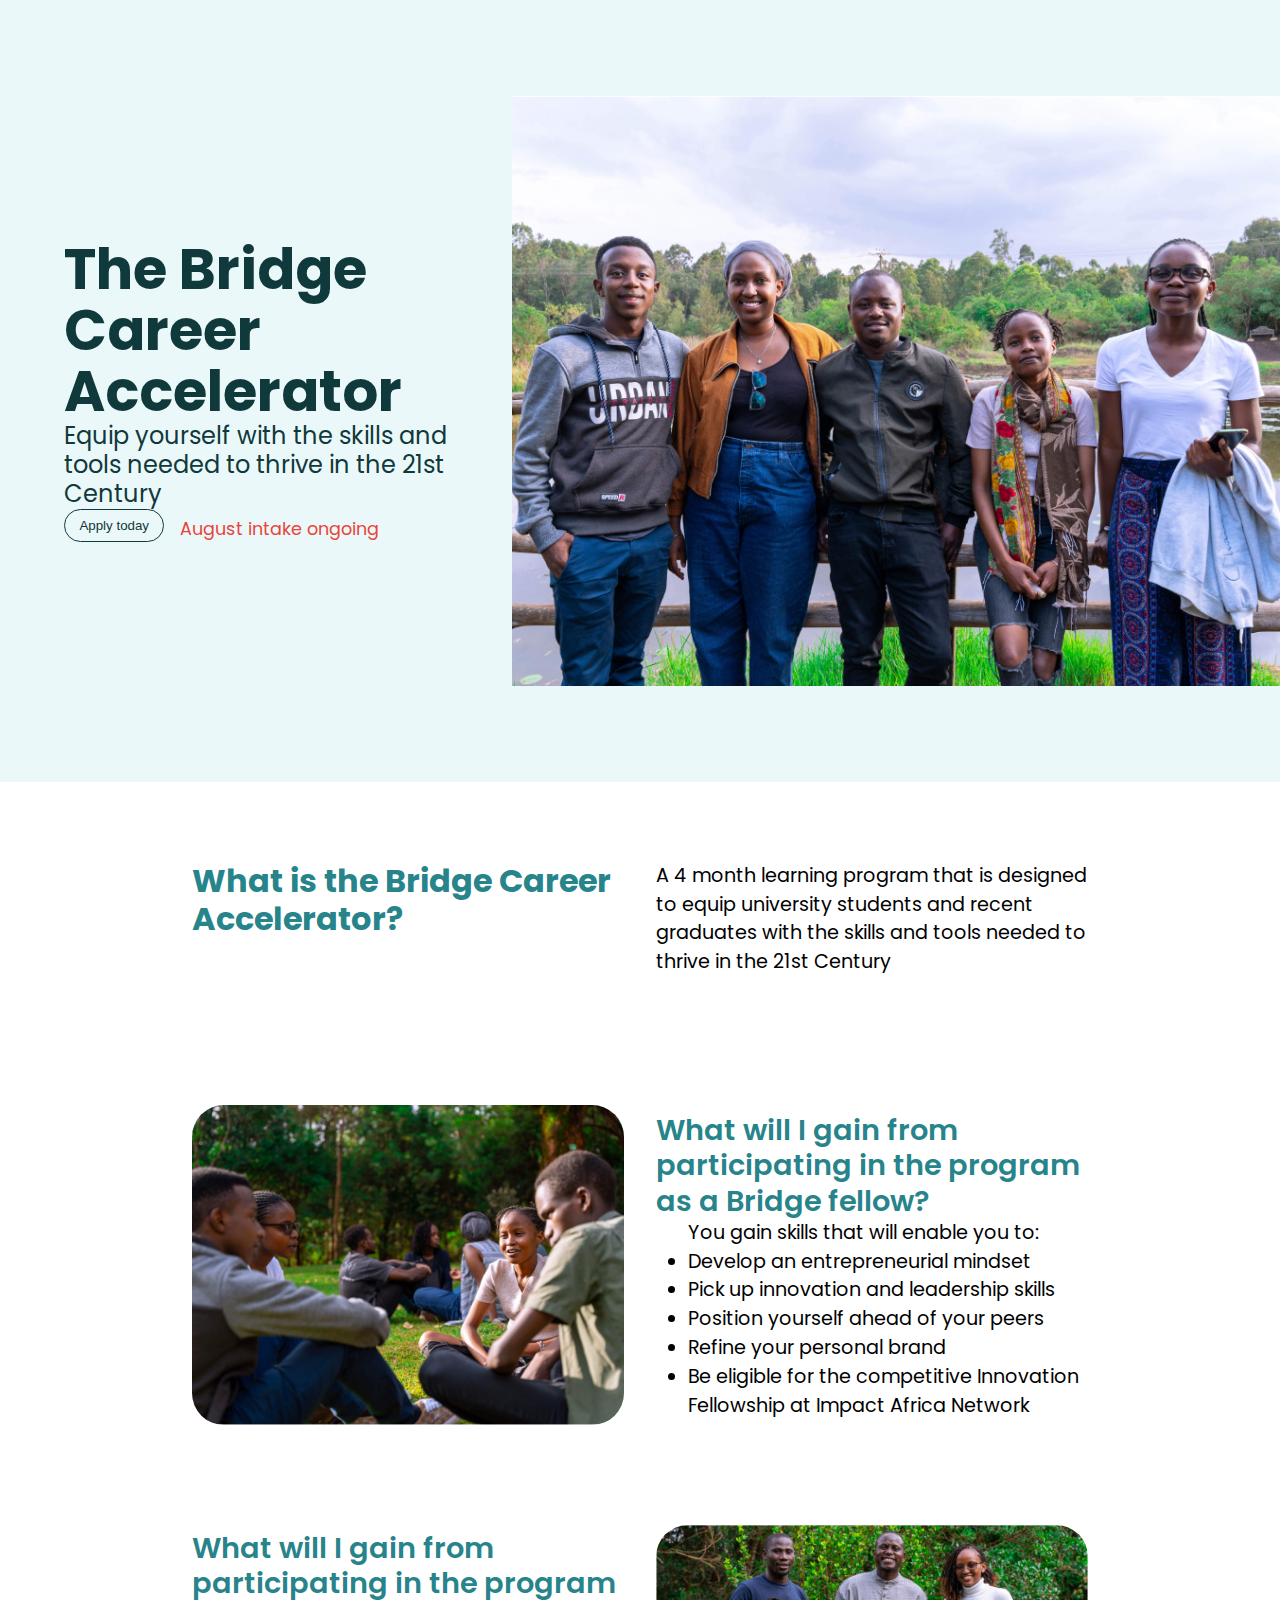
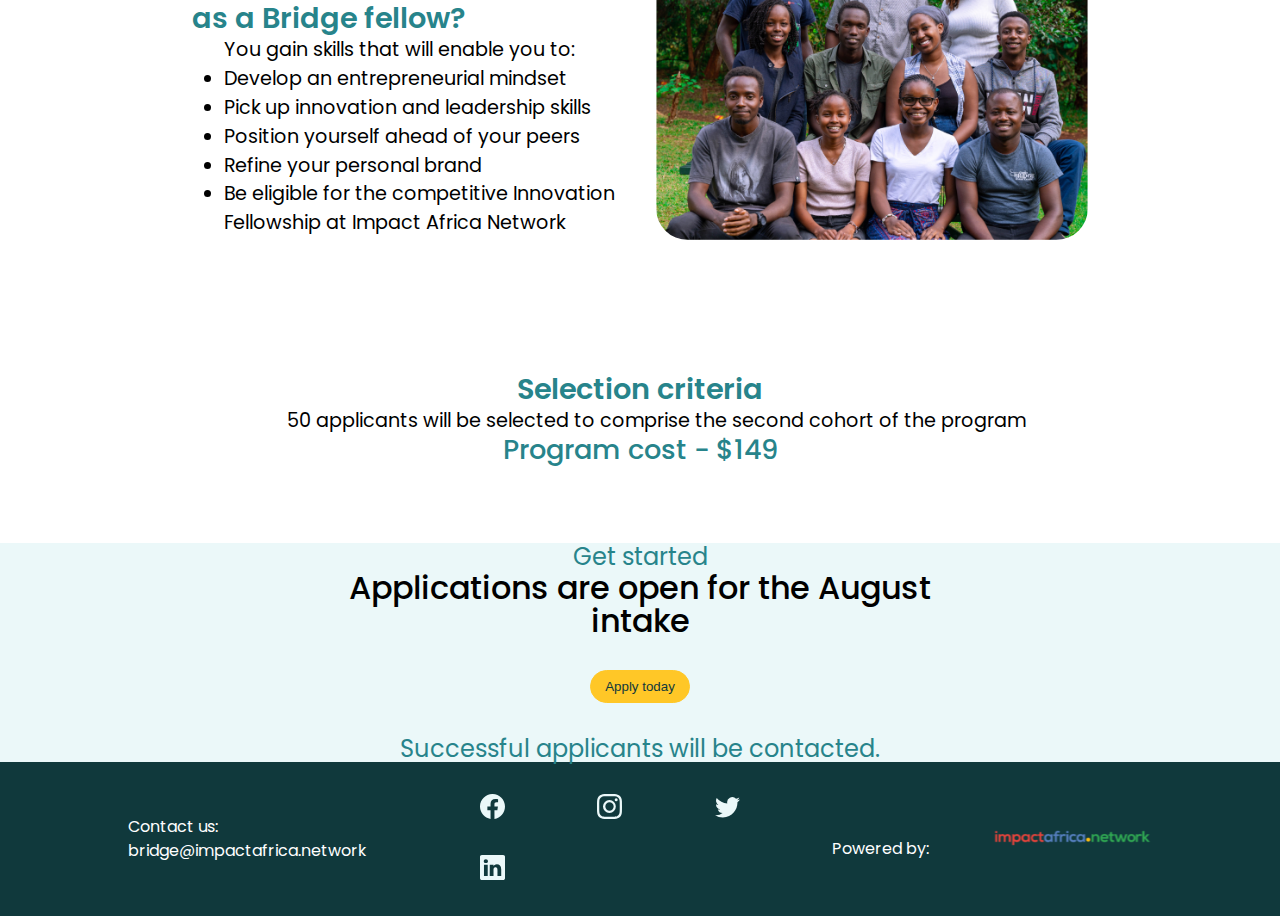
==== index.html @ 844f4186 "first commit for bridge cp" ====
<!DOCTYPE html>
<html lang="en">
<head>
    <meta charset="UTF-8">
    <meta http-equiv="X-UA-Compatible" content="IE=edge">
    <meta name="viewport" content="width=device-width, initial-scale=1.0">
    <!-- Bootstrap css cdn link  -->
    <link href="https://cdn.jsdelivr.net/npm/bootstrap@5.2.0/dist/css/bootstrap.min.css" rel="stylesheet" integrity="sha384-gH2yIJqKdNHPEq0n4Mqa/HGKIhSkIHeL5AyhkYV8i59U5AR6csBvApHHNl/vI1Bx" crossorigin="anonymous">
    <!-- Google fonts Poppins  & Lora -->
    <link rel="preconnect" href="https://fonts.googleapis.com">
    <link rel="preconnect" href="https://fonts.gstatic.com" crossorigin>
    <link href="https://fonts.googleapis.com/css2?family=Poppins:wght@100;200;300;400;500;600;700;800;900&display=swap" rel="stylesheet">
    <link rel="preconnect" href="https://fonts.googleapis.com">
    <link rel="preconnect" href="https://fonts.gstatic.com" crossorigin>
    <link href="https://fonts.googleapis.com/css2?family=Lora&display=swap" rel="stylesheet">
    <!-- Custom css  -->
    <link rel="stylesheet" href="pageTwo.css">

    <title>The Bridge</title>
</head>
<body>
    <!-- nav section  -->
    <nav>
        
    </nav>
    <!-- hero section -->
    <section>
        <div class="herooDiv">
           <div class="herooMessage">
                <h1 class="herooH1">The Bridge Career Accelerator</h1>
                <p class="herooP">Equip yourself with the skills and tools needed to thrive in the 21st Century</p>
                <div class="herooDivv">
                    <div><button class="herooBtn1">Apply today</button></div>
                    <div><p class="herooP1">August intake ongoing</p></div>
                </div>
           </div>
           <div>
                <img class="herooImg1" src="images/side-hero.jpg" alt="bridge-cohort"/>
           </div>
        </div>
    </section>
    <!-- body section  -->
    <section>
        <div class="bodyDiv">
            <div class="bodyDiv1">
                <div>
                    <h2 class="bodyH2">What is the Bridge Career Accelerator?</h2>
                </div>
                <div>
                    <p class="bodyP1">A 4 month learning program that is designed to equip university students and recent graduates with the skills and tools needed to thrive in the 21st Century</p>
                </div>
            </div>
            <div class="bodyDiv2">
                <div><img class="bodyImg1" src="images/karura-picnic.jpg" alt="bridge-karura-picnic"/></div>
                <div>
                    <h3 class="bodyH3">What will I gain from participating in the program as a Bridge fellow?</h3>
                    <p class="bodyP2">You gain skills that will enable you to:</p>
                    <ul>
                        <li class="bodyP2">Develop an entrepreneurial mindset                        </li>
                        <li class="bodyP2">Pick up innovation and leadership skills                        </li>
                        <li class="bodyP2">Position yourself ahead of your peers                        </li>
                        <li class="bodyP2">Refine your personal brand                        </li>
                        <li class="bodyP2">Be eligible for the competitive<spam> Innovation Fellowship </spam>at Impact Africa Network</li>
                    </ul>

                </div>
            </div>
            <div class="bodyDiv3">
                <div>
                    <h3 class="bodyH3">What will I gain from participating in the program as a Bridge fellow?</h3>
                    <p class="bodyP2">You gain skills that will enable you to:</p>
                    <ul>
                        <li class="bodyP2">Develop an entrepreneurial mindset                        </li>
                        <li class="bodyP2">Pick up innovation and leadership skills                        </li>
                        <li class="bodyP2">Position yourself ahead of your peers                        </li>
                        <li class="bodyP2">Refine your personal brand                        </li>
                        <li class="bodyP2">Be eligible for the competitive<spam> Innovation Fellowship </spam>at Impact Africa Network</li>
                    </ul>
                </div>
                <div><img class="bodyImg1" src="images/karura-group.jpg" alt="bridge-karura-picnic"/></div>
            </div>
            <div class="bodyDiv4">
                <h3 class="bodyH3">Selection criteria</h3>
                <p class="bodyP2">50 applicants will be selected to comprise the second cohort of the program</p>
                <p class="bodyP4">Program cost - $149</p>
            </div>
        </div>
    </section>
    <!-- intake section  -->
    <section>
        <div class="intDiv">
            <div class="intDivMessage">
                <p class="intP1">Get started</p>
                <p class="intP2">Applications are open for the August intake</p>
                <button class="intBtn">Apply today</button>
                <p class="intP1">Successful applicants will be contacted.</p>
            </div>
        </div>
    </section>
   
    <!-- footer section  -->
    <footer>
        <div class="footDiv">
            <div class="footWrapper">
                <div>
                    <p class="footP1">Contact us: bridge@impactafrica.network</p>
                </div>
                <div class="footDiv3">
                    <div>
                        <a href="http://" target="_blank" rel="noopener noreferrer">
                            <svg xmlns="http://www.w3.org/2000/svg" width="25" height="25" fill="#EBF8F9" class="bi bi-facebook" viewBox="0 0 16 16">
                                <path d="M16 8.049c0-4.446-3.582-8.05-8-8.05C3.58 0-.002 3.603-.002 8.05c0 4.017 2.926 7.347 6.75 7.951v-5.625h-2.03V8.05H6.75V6.275c0-2.017 1.195-3.131 3.022-3.131.876 0 1.791.157 1.791.157v1.98h-1.009c-.993 0-1.303.621-1.303 1.258v1.51h2.218l-.354 2.326H9.25V16c3.824-.604 6.75-3.934 6.75-7.951z"/>
                              </svg>
                        </a>
                    </div>
                    <div>
                        <a href="http://" target="_blank" rel="noopener noreferrer">
                            <svg xmlns="http://www.w3.org/2000/svg" width="25" height="25" fill="#EBF8F9" class="bi bi-instagram" viewBox="0 0 16 16">
                                <path d="M8 0C5.829 0 5.556.01 4.703.048 3.85.088 3.269.222 2.76.42a3.917 3.917 0 0 0-1.417.923A3.927 3.927 0 0 0 .42 2.76C.222 3.268.087 3.85.048 4.7.01 5.555 0 5.827 0 8.001c0 2.172.01 2.444.048 3.297.04.852.174 1.433.372 1.942.205.526.478.972.923 1.417.444.445.89.719 1.416.923.51.198 1.09.333 1.942.372C5.555 15.99 5.827 16 8 16s2.444-.01 3.298-.048c.851-.04 1.434-.174 1.943-.372a3.916 3.916 0 0 0 1.416-.923c.445-.445.718-.891.923-1.417.197-.509.332-1.09.372-1.942C15.99 10.445 16 10.173 16 8s-.01-2.445-.048-3.299c-.04-.851-.175-1.433-.372-1.941a3.926 3.926 0 0 0-.923-1.417A3.911 3.911 0 0 0 13.24.42c-.51-.198-1.092-.333-1.943-.372C10.443.01 10.172 0 7.998 0h.003zm-.717 1.442h.718c2.136 0 2.389.007 3.232.046.78.035 1.204.166 1.486.275.373.145.64.319.92.599.28.28.453.546.598.92.11.281.24.705.275 1.485.039.843.047 1.096.047 3.231s-.008 2.389-.047 3.232c-.035.78-.166 1.203-.275 1.485a2.47 2.47 0 0 1-.599.919c-.28.28-.546.453-.92.598-.28.11-.704.24-1.485.276-.843.038-1.096.047-3.232.047s-2.39-.009-3.233-.047c-.78-.036-1.203-.166-1.485-.276a2.478 2.478 0 0 1-.92-.598 2.48 2.48 0 0 1-.6-.92c-.109-.281-.24-.705-.275-1.485-.038-.843-.046-1.096-.046-3.233 0-2.136.008-2.388.046-3.231.036-.78.166-1.204.276-1.486.145-.373.319-.64.599-.92.28-.28.546-.453.92-.598.282-.11.705-.24 1.485-.276.738-.034 1.024-.044 2.515-.045v.002zm4.988 1.328a.96.96 0 1 0 0 1.92.96.96 0 0 0 0-1.92zm-4.27 1.122a4.109 4.109 0 1 0 0 8.217 4.109 4.109 0 0 0 0-8.217zm0 1.441a2.667 2.667 0 1 1 0 5.334 2.667 2.667 0 0 1 0-5.334z"/>
                              </svg>
                        </a>
                    </div>
                    <div>
                        <a href="http://" target="_blank" rel="noopener noreferrer">
                            <svg xmlns="http://www.w3.org/2000/svg" width="25" height="25" fill="#EBF8F9" class="bi bi-twitter" viewBox="0 0 16 16">
                                <path d="M5.026 15c6.038 0 9.341-5.003 9.341-9.334 0-.14 0-.282-.006-.422A6.685 6.685 0 0 0 16 3.542a6.658 6.658 0 0 1-1.889.518 3.301 3.301 0 0 0 1.447-1.817 6.533 6.533 0 0 1-2.087.793A3.286 3.286 0 0 0 7.875 6.03a9.325 9.325 0 0 1-6.767-3.429 3.289 3.289 0 0 0 1.018 4.382A3.323 3.323 0 0 1 .64 6.575v.045a3.288 3.288 0 0 0 2.632 3.218 3.203 3.203 0 0 1-.865.115 3.23 3.23 0 0 1-.614-.057 3.283 3.283 0 0 0 3.067 2.277A6.588 6.588 0 0 1 .78 13.58a6.32 6.32 0 0 1-.78-.045A9.344 9.344 0 0 0 5.026 15z"/>
                              </svg>  
                        </a>
                    </div>
                    <div>
                        <a href="http://" target="_blank" rel="noopener noreferrer">
                            <svg xmlns="http://www.w3.org/2000/svg" width="25" height="25" fill="#EBF8F9" class="bi bi-linkedin" viewBox="0 0 16 16">
                                <path d="M0 1.146C0 .513.526 0 1.175 0h13.65C15.474 0 16 .513 16 1.146v13.708c0 .633-.526 1.146-1.175 1.146H1.175C.526 16 0 15.487 0 14.854V1.146zm4.943 12.248V6.169H2.542v7.225h2.401zm-1.2-8.212c.837 0 1.358-.554 1.358-1.248-.015-.709-.52-1.248-1.342-1.248-.822 0-1.359.54-1.359 1.248 0 .694.521 1.248 1.327 1.248h.016zm4.908 8.212V9.359c0-.216.016-.432.08-.586.173-.431.568-.878 1.232-.878.869 0 1.216.662 1.216 1.634v3.865h2.401V9.25c0-2.22-1.184-3.252-2.764-3.252-1.274 0-1.845.7-2.165 1.193v.025h-.016a5.54 5.54 0 0 1 .016-.025V6.169h-2.4c.03.678 0 7.225 0 7.225h2.4z"/>
                              </svg>  
                        </a>
                    </div>
                </div>
                <div class="footDiv4">
                    <div class="ftD1">
                        <p class="footP2">Powered by:</p>
                    </div>
                    <div class="ftD2">
                        <img class="footImg2" src="images/ian-logo.svg" alt="imapct-africa-network-logo"/>
                    </div>
                </div>
            </div>
        </div>
    </footer>

    <!-- Bootstrp js cdn link  -->
    <script src="https://cdn.jsdelivr.net/npm/bootstrap@5.2.0/dist/js/bootstrap.bundle.min.js" integrity="sha384-A3rJD856KowSb7dwlZdYEkO39Gagi7vIsF0jrRAoQmDKKtQBHUuLZ9AsSv4jD4Xa" crossorigin="anonymous"></script>
</body>
</html>
---- pageTwo.css ----
*{
    padding: 0;
    margin: 0;
    box-sizing: border-box;
}
:root{
    --color1:#10393C;
    --color2:#FFC727;
    --color3:#EBF8F9;
    --color4:#fff;
    --color5:#000;
    --color6:#27848B ;
    --color7:#E9443C;
}
a{
    text-decoration: none;
    color: var(--color4);
}
img{
    height: 100%;
    width: 100%;
    object-fit: contain;
}
.herooDiv{
    display: grid;
    grid-template-columns: 1fr 1.5fr;
    background: var(--color3);
}
.herooMessage{
    display: grid;
    place-items: start;
    padding: 15rem 4rem;
}
.herooH1{
    font:700 3.5rem/3.8rem Poppins, sans-serif;
    color: var(--color1);
}
.herooP{
    font: 400 1.5rem/1.8rem Poppins,sans-serif;
    color: var(--color1);
}
.herooDivv{
    display: grid;
    grid-template-columns: 1fr 2fr;
    gap: 1rem;
    justify-content: center;
    align-items: center;
}
.herooImg1{
    height: 100%;
    width: 100%;
    object-fit: contain;
}
.herooP1{
    font: 400 1.1rem/1.2rem Poppins,sans-serif;
    color: var(--color7);
    margin: .5rem 0 0 0;
}
.herooBtn1{
    background: transparent;
    padding: .5rem .9rem;
    border-radius: 2rem;
    border: 1px solid var(--color1);
    color: var(--color1);
}
.herooBtn1:hover{
    cursor: pointer;
    background: var(--color6);
    color: var(--color5);
    /* font-weight: 500; */
    color: var(--color4);
    transition: 400ms ease-in-out;
}
/* body section  */
.bodyDiv{
    display: grid;
    grid-template-columns: minmax(auto,70%);
    justify-content: center;
    background: var(--color4);
}
.bodyDiv1{
    display: grid;
    grid-template-columns:repeat(auto-fit,minmax(10rem, 1fr));
    gap: 2rem;
    margin: 5rem 0;
}
.bodyH2{
    font: 700 2rem/2.4rem Poppins, sans-serif;
    color: var(--color6);
}
.bodyP1{
    font: 400 1.2rem/1.8rem Poppins, sans-serif;
    color: var(--color5);
}
.bodyDiv2{
    display: grid;
    grid-template-columns:repeat(auto-fit,minmax(10rem, 1fr));
    justify-content: center;
    align-items: center;
    gap: 2rem;
    margin: 3rem 0;
}
.bodyImg1{
    border-radius: 2rem;
}
.bodyH3{
    font: 600 1.8rem/2.2rem Poppins, sans-serif;
    color: var(--color6);
}
.bodyP2{
    font: 400 1.2rem/1.8rem Poppins, sans-serif;
    color: var(--color5);
    margin-left: 2rem;
}
.bodyDiv3{
    display: grid;
    grid-template-columns:repeat(auto-fit,minmax(10rem, 1fr));
    justify-content: center;
    align-items: center;
    gap: 2rem;
    margin: 3rem 0;
}
.bodyDiv4{
    display: grid;
    place-items: center;
    text-align: center;
    margin: 5rem 0 5rem;
}
.bodyP4{
    font:500 1.7rem/1.7rem Poppins,sans-serif;
    color: var(--color6);
}
/* intake section  */
.intDiv{
    display: grid;
    grid-template-columns: minmax(auto,50%);
    justify-content: center;
    background: var(--color3);
}
.intDivMessage{
    display: grid;
    place-items: center;
    text-align: center;
}
.intP1{
    font: 400 1.5rem/1.7rem Poppins, sans-serif;
    color: var(--color6);
}
.intP2{
    font: 500 2rem/2.1rem Poppins, sans-serif;
    color: var(--color5);
}
.intBtn{
    background: var(--color2);
    padding: .5rem .9rem;
    border-radius: 2rem;
    border: 1px solid var(--color2);
    color: var(--color1);
    margin: 2rem 0 2rem 0
}
.intBtn:hover{
    cursor: pointer;
    background: var(--color6);
    color: var(--color5);
    font-weight: 500;
    transition: 400ms ease-in-out;
}
/* footer section  */
.footDiv{
    display: grid;
    grid-template-columns: minmax(auto,80%);
    justify-content: center;
    background: var(--color1);
    padding: 2rem 0;
}
.footWrapper{
    display: grid;
    grid-template-columns: repeat(auto-fit,minmax(10rem, 1fr));
    justify-content: space-between;
    align-items: center;
    gap: 2rem;
}
.footImg{
    height: 100%;
    width:40% ;
    object-fit: contain;
    background: transparent;
}
.footP1{
    font:400 1rem/1.5rem Poppins, sans-serif;
    color:var(--color4);
}
.footP2{
    font:400 1rem/1.5rem Poppins, sans-serif;
    color:var(--color4);
    margin-top: 1.2rem;
}
.footDiv3{
    display: grid;
    grid-template-columns: repeat(auto-fit,minmax(4rem,1fr));
    justify-content: center;
    align-items: center;
    gap: 2rem;
}
.footDiv4{
    display: grid;
    grid-template-columns: 1fr 1fr;
    justify-content: center;
    align-items: center;
    /* border: 2px solid red; */
    gap: -4rem;
}
.footImg2{
    height: 100%;
    width:100% ;
    object-fit: contain;
}
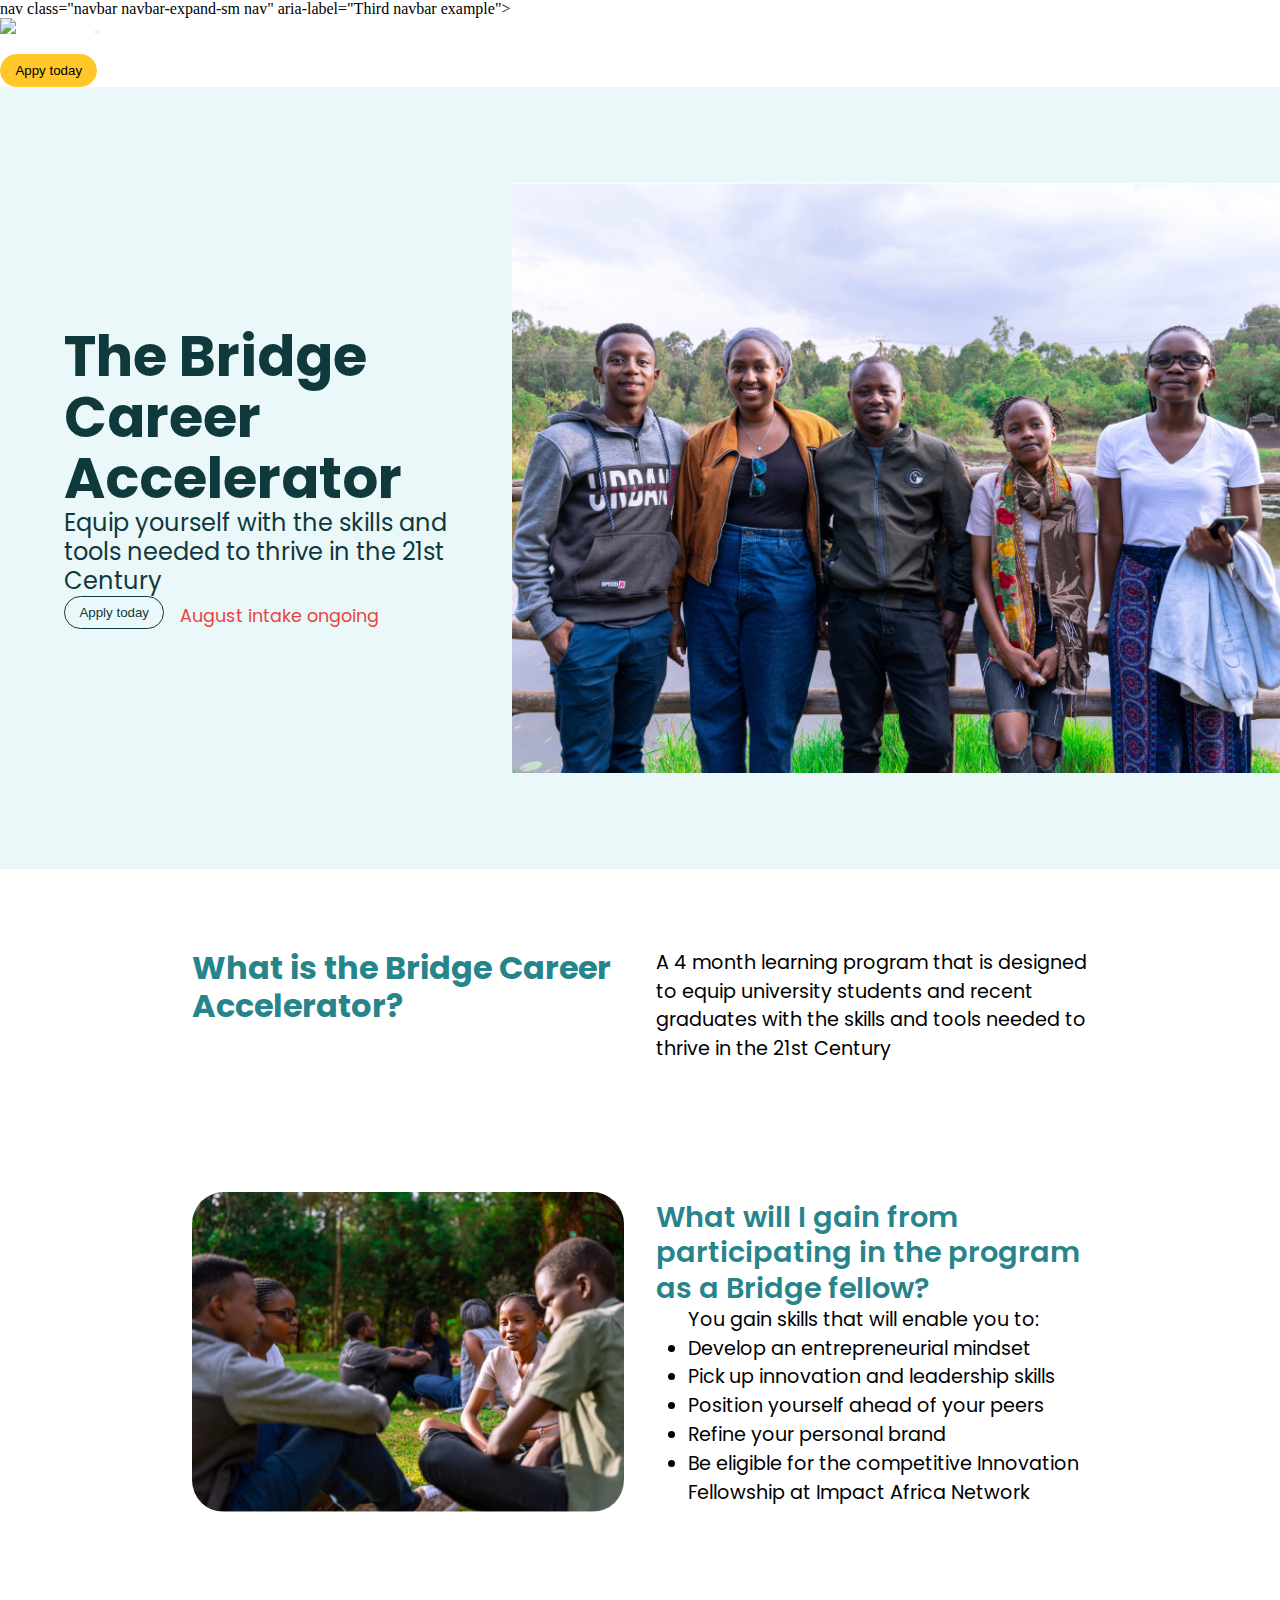
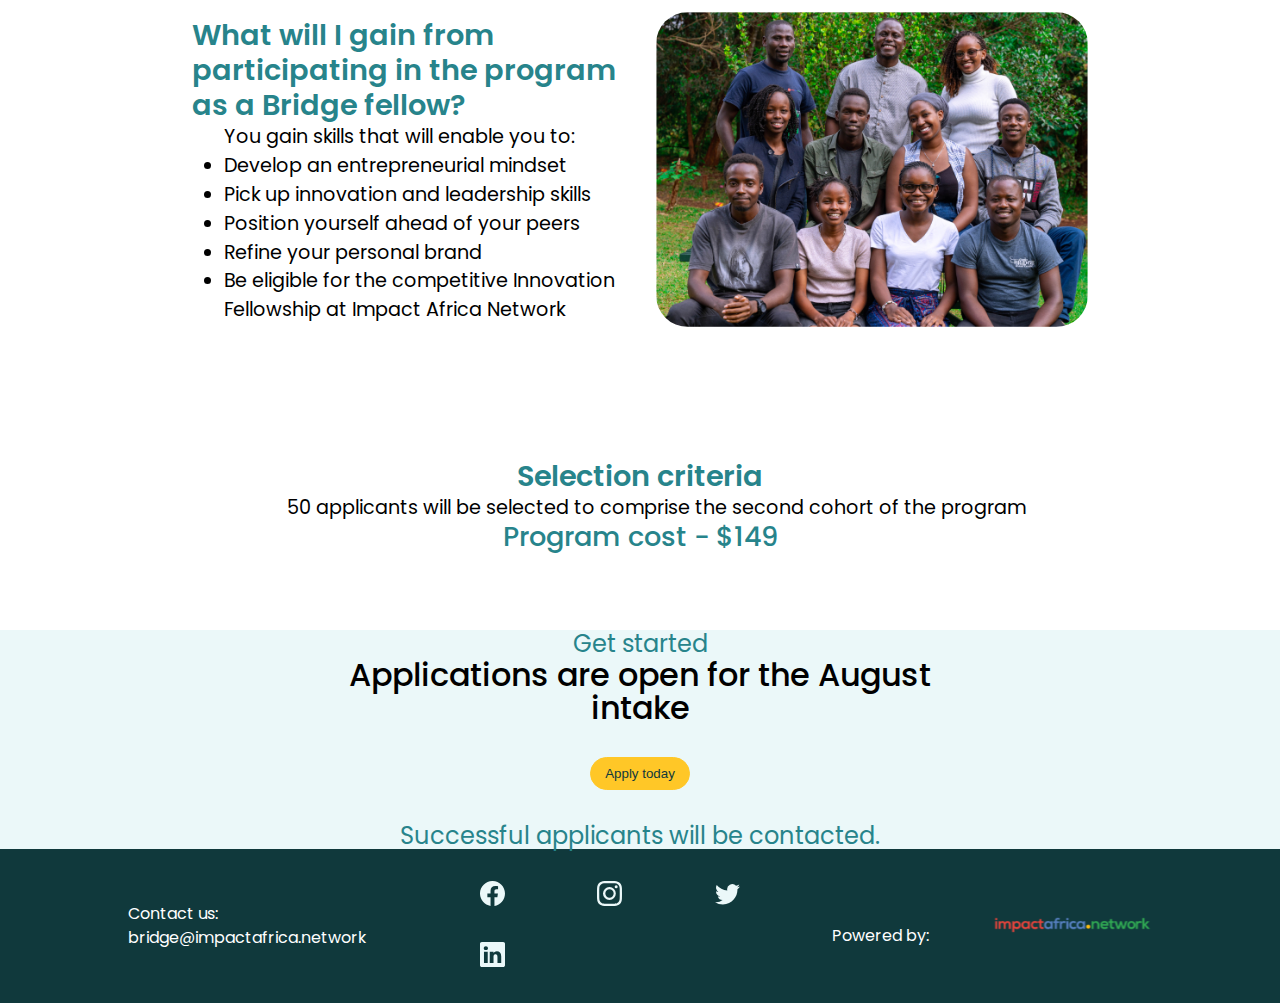
==== commit 575dcf9d: "adds nav section and favicon" ====
--- a/index.html
+++ b/index.html
@@ -4,6 +4,8 @@
     <meta charset="UTF-8">
     <meta http-equiv="X-UA-Compatible" content="IE=edge">
     <meta name="viewport" content="width=device-width, initial-scale=1.0">
+
+    <link rel="icon" type="image/x-icon" href="images/favicon.ico">
     <!-- Bootstrap css cdn link  -->
     <link href="https://cdn.jsdelivr.net/npm/bootstrap@5.2.0/dist/css/bootstrap.min.css" rel="stylesheet" integrity="sha384-gH2yIJqKdNHPEq0n4Mqa/HGKIhSkIHeL5AyhkYV8i59U5AR6csBvApHHNl/vI1Bx" crossorigin="anonymous">
     <!-- Google fonts Poppins  & Lora -->
@@ -20,9 +22,31 @@
 </head>
 <body>
     <!-- nav section  -->
-    <nav>
-        
-    </nav>
+    nav class="navbar navbar-expand-sm nav" aria-label="Third navbar example">
+        <div class="container">
+          <a class="navbar-brand" href="#">
+            <img src="images/bridge-logo.svg" alt="bridge-logo"/>
+          </a>
+          <button class="navbar-toggler" type="button" data-bs-toggle="collapse" data-bs-target="#navbarsExample03" aria-controls="navbarsExample03" aria-expanded="false" aria-label="Toggle navigation">
+            <span class="navbar-toggler-icon"></span>
+          </button>
+    
+          <div class="collapse navbar-collapse" id="navbarsExample03">
+            <ul class="navbar-nav me-auto mb-2 mb-sm-0">
+            </ul>
+            <div>
+                <ul class="navbar-nav me-auto mb-2 mb-sm-0">
+                    <li class="nav-item">
+                        <a class="nav-link nav-a" href="">Bridge Career Accelerator</a>
+                    </li>
+                    <li class="nav-item">
+                        <a class="nav-link nav-a" href=""><button class="navBtn">Appy today</button></a>
+                    </li>
+                </ul>
+            </div>
+          </div>
+        </div>
+      </nav>
     <!-- hero section -->
     <section>
         <div class="herooDiv">
--- a/pageTwo.css
+++ b/pageTwo.css
@@ -21,6 +21,26 @@
     width: 100%;
     object-fit: contain;
 }
+/* nav section  */
+.nav{
+    background: var(--color1);
+}
+.nav-a{
+    color: var(--color4) !important;
+    /* padding-top: 1rem; */
+}
+.navBtn{
+    background:var(--color2);
+    padding: .5rem .9rem;
+    border-radius: 2rem;
+    border: 1px solid var(--color2);
+    background:var(--color2);
+}
+.navBtn:hover{
+    cursor: pointer;
+    background: var(--color3);
+    transition: ease-in-out 500ms;
+}
 .herooDiv{
     display: grid;
     grid-template-columns: 1fr 1.5fr;
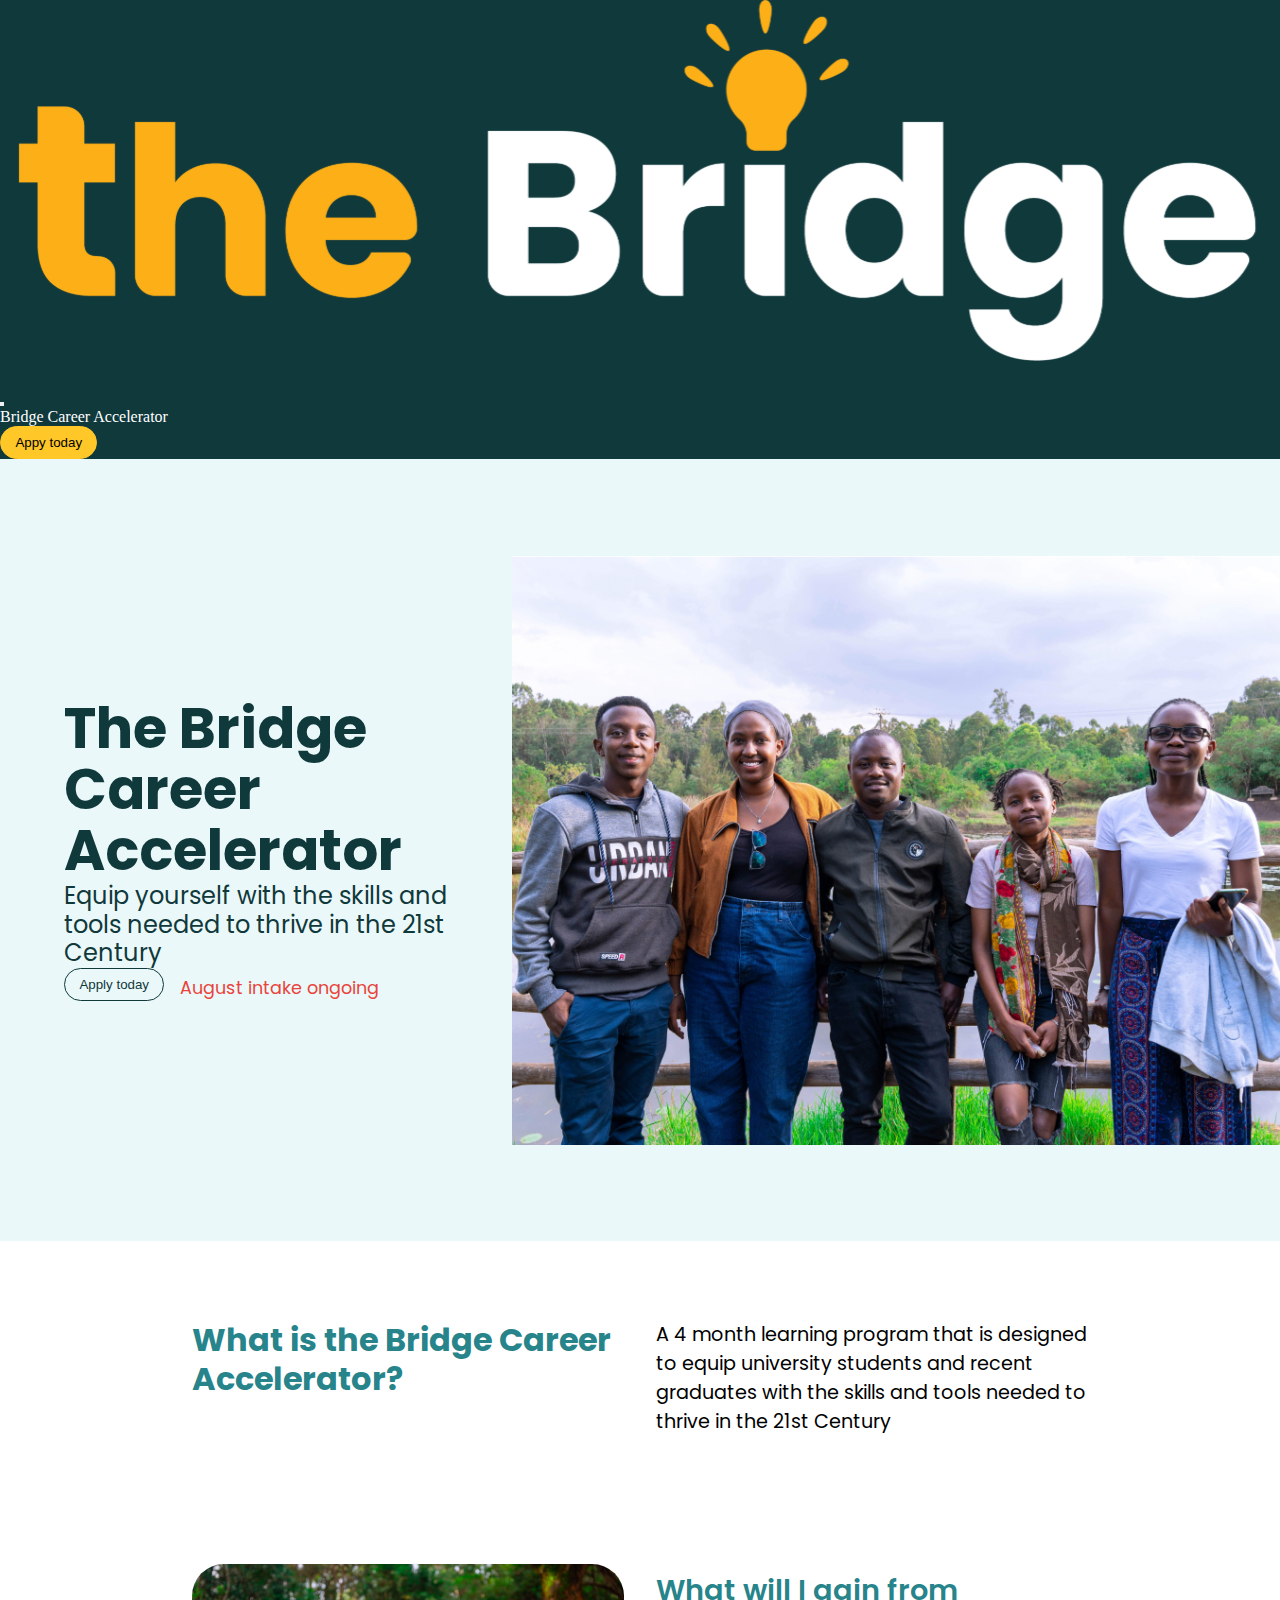
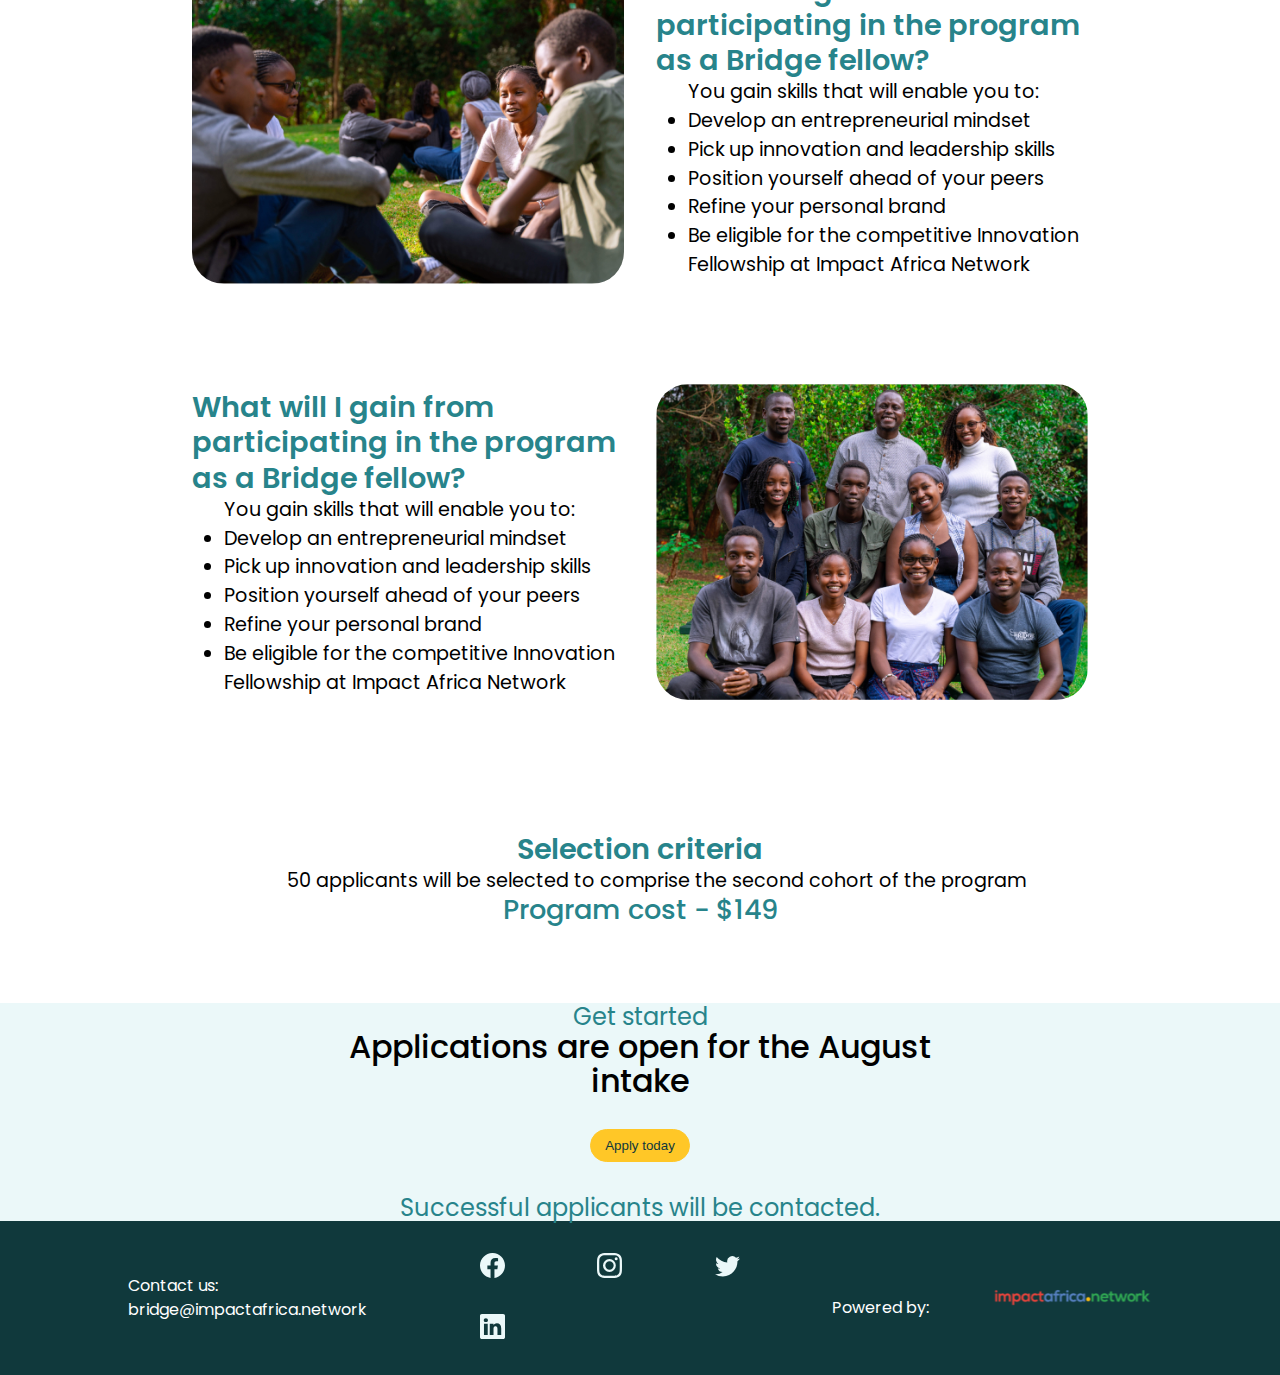
==== commit ddde395f: "adds missing opening nav tag" ====
--- a/index.html
+++ b/index.html
@@ -22,7 +22,7 @@
 </head>
 <body>
     <!-- nav section  -->
-    nav class="navbar navbar-expand-sm nav" aria-label="Third navbar example">
+    <nav class="navbar navbar-expand-sm nav" aria-label="Third navbar example">
         <div class="container">
           <a class="navbar-brand" href="#">
             <img src="images/bridge-logo.svg" alt="bridge-logo"/>
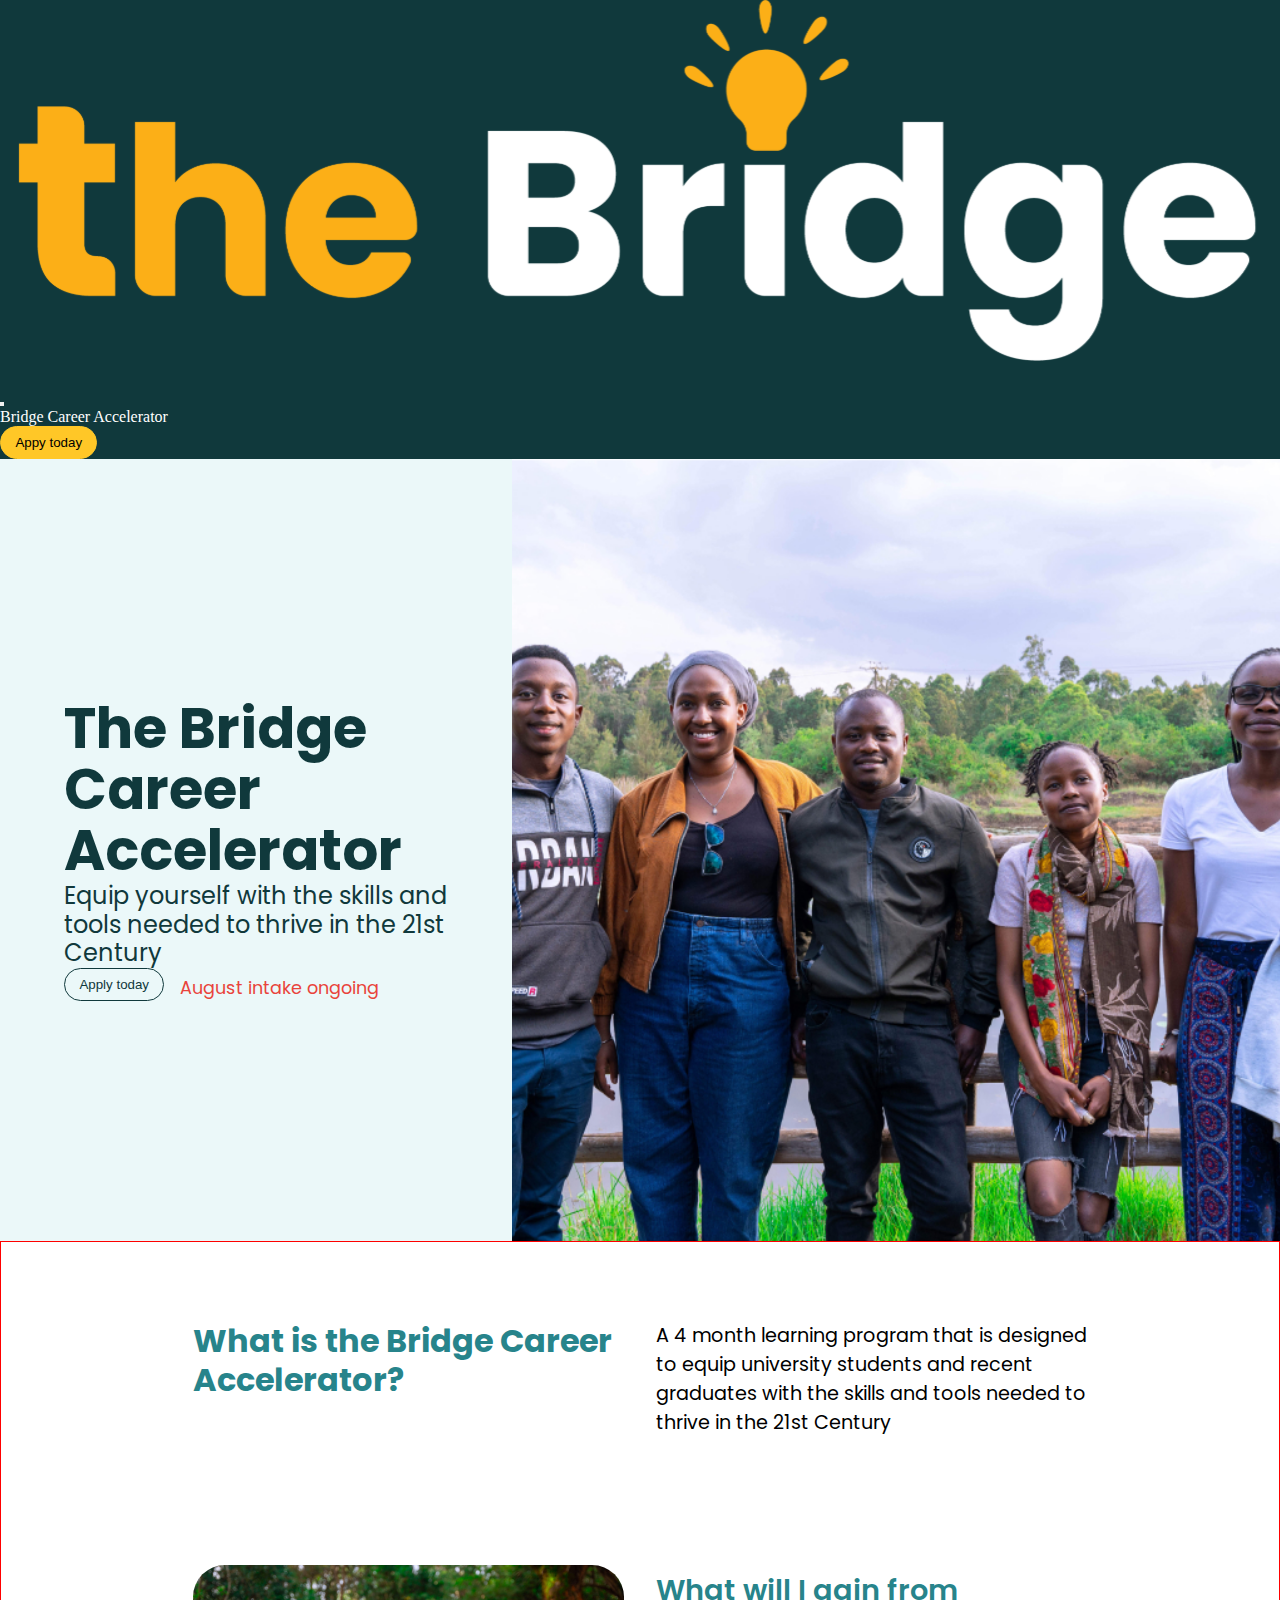
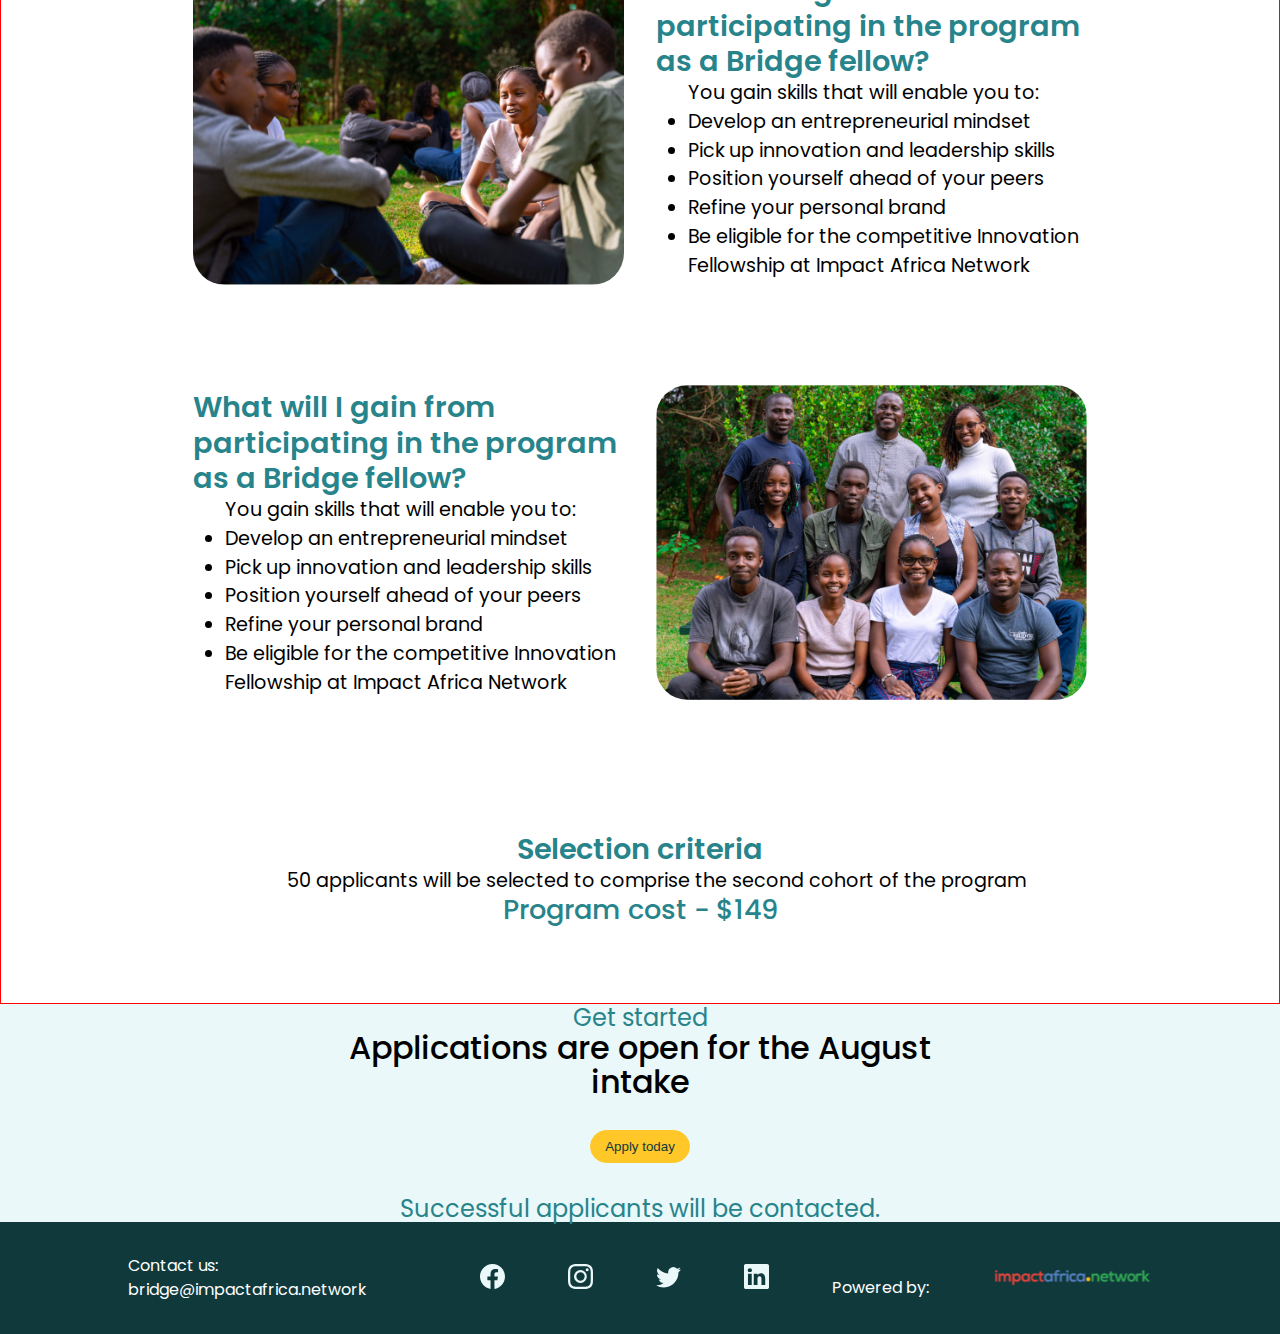
==== commit caa8c795: "adds media queries" ====
--- a/index.html
+++ b/index.html
@@ -80,10 +80,10 @@
                     <h3 class="bodyH3">What will I gain from participating in the program as a Bridge fellow?</h3>
                     <p class="bodyP2">You gain skills that will enable you to:</p>
                     <ul>
-                        <li class="bodyP2">Develop an entrepreneurial mindset                        </li>
-                        <li class="bodyP2">Pick up innovation and leadership skills                        </li>
-                        <li class="bodyP2">Position yourself ahead of your peers                        </li>
-                        <li class="bodyP2">Refine your personal brand                        </li>
+                        <li class="bodyP2">Develop an entrepreneurial mindset</li>
+                        <li class="bodyP2">Pick up innovation and leadership skills</li>
+                        <li class="bodyP2">Position yourself ahead of your peers</li>
+                        <li class="bodyP2">Refine your personal brand</li>
                         <li class="bodyP2">Be eligible for the competitive<spam> Innovation Fellowship </spam>at Impact Africa Network</li>
                     </ul>
 
@@ -94,10 +94,10 @@
                     <h3 class="bodyH3">What will I gain from participating in the program as a Bridge fellow?</h3>
                     <p class="bodyP2">You gain skills that will enable you to:</p>
                     <ul>
-                        <li class="bodyP2">Develop an entrepreneurial mindset                        </li>
-                        <li class="bodyP2">Pick up innovation and leadership skills                        </li>
-                        <li class="bodyP2">Position yourself ahead of your peers                        </li>
-                        <li class="bodyP2">Refine your personal brand                        </li>
+                        <li class="bodyP2">Develop an entrepreneurial mindset</li>
+                        <li class="bodyP2">Pick up innovation and leadership skills</li>
+                        <li class="bodyP2">Position yourself ahead of your peers</li>
+                        <li class="bodyP2">Refine your personal brand</li>
                         <li class="bodyP2">Be eligible for the competitive<spam> Innovation Fellowship </spam>at Impact Africa Network</li>
                     </ul>
                 </div>
--- a/pageTwo.css
+++ b/pageTwo.css
@@ -45,6 +45,7 @@
     display: grid;
     grid-template-columns: 1fr 1.5fr;
     background: var(--color3);
+    width: 100%;
 }
 .herooMessage{
     display: grid;
@@ -69,7 +70,7 @@
 .herooImg1{
     height: 100%;
     width: 100%;
-    object-fit: contain;
+    object-fit: cover;
 }
 .herooP1{
     font: 400 1.1rem/1.2rem Poppins,sans-serif;
@@ -97,6 +98,7 @@
     grid-template-columns: minmax(auto,70%);
     justify-content: center;
     background: var(--color4);
+    border: 1px solid red;
 }
 .bodyDiv1{
     display: grid;
@@ -195,7 +197,7 @@
 }
 .footWrapper{
     display: grid;
-    grid-template-columns: repeat(auto-fit,minmax(10rem, 1fr));
+    grid-template-columns: repeat(auto-fit,minmax(20rem, 1fr));
     justify-content: space-between;
     align-items: center;
     gap: 2rem;
@@ -217,7 +219,7 @@
 }
 .footDiv3{
     display: grid;
-    grid-template-columns: repeat(auto-fit,minmax(4rem,1fr));
+    grid-template-columns: repeat(auto-fit,minmax(3rem,1fr));
     justify-content: center;
     align-items: center;
     gap: 2rem;
@@ -234,4 +236,166 @@
     height: 100%;
     width:100% ;
     object-fit: contain;
+}
+@media only screen and (max-width:820px){
+    .herooDiv{
+        display: grid;
+        grid-template-columns: 1fr;
+        /* display: flex;
+        flex-direction: column-reverse; */
+    }
+    .herooMessage{
+        display: grid;
+        place-items: center;
+        text-align: center;
+        padding: 2rem 1rem;
+    }
+    .bodyDiv{
+        display: grid;
+        grid-template-columns: minmax(auto,90%);
+    }
+    .herooH1{
+        font:700 1.5rem/3.8rem Poppins, sans-serif;
+        color: var(--color1);
+    }
+    .herooP{
+        font: 400 1.2rem/1.8rem Poppins,sans-serif;
+        color: var(--color1);
+    }
+    .intDiv{
+        display: grid;
+        grid-template-columns: minmax(auto,80%);
+    }
+    .intP1{
+        font: 400 1rem/1.7rem Poppins, sans-serif;
+        color: var(--color6);
+    }
+    .intP2{
+        font: 500 1.2rem/2.1rem Poppins, sans-serif;
+        color: var(--color5);
+    }
+    .intBtn{
+        margin: .2rem 0 .2rem 0
+    }
+
+    .bodyH2{
+        font: 700 1.5rem/2rem Poppins, sans-serif;
+        color: var(--color6);
+    }
+    .bodyP1{
+        font: 400 1rem/1.8rem Poppins, sans-serif;
+        color: var(--color5);
+    }
+    .bodyH3{
+        font: 600 1.5rem/2rem Poppins, sans-serif;
+        color: var(--color6);
+    }
+    .bodyP2{
+        font: 400 1rem/1.2rem Poppins, sans-serif;
+        color: var(--color5);
+        margin-left: 0;
+    }
+    .bodyP4{
+        font:500 1.2rem/1.7rem Poppins,sans-serif;
+        color: var(--color6);
+    }
+    .bodyDiv3{
+        display: grid;
+        grid-template-columns:repeat(auto-fit,minmax(10rem, 1fr));
+        justify-content: center;
+        align-items: center;
+        gap: 2rem;
+        margin: 3rem 0;
+    }
+
+    .footP1{
+        font:400 .7rem/1rem Poppins, sans-serif;
+        color:var(--color4);
+    }
+    .footP2{
+        font:400 .7rem/1rem Poppins, sans-serif;
+        color:var(--color4);
+        margin-top: 1.2rem;
+    }
+}
+@media only screen and (max-width:635px){
+    .herooDiv{
+        display: grid;
+        grid-template-columns: 1fr;
+        /* display: flex;
+        flex-direction: column-reverse; */
+    }
+    .herooDivv{
+        display: grid;
+        grid-template-columns: 1fr;
+    }
+    .herooMessage{
+        display: grid;
+        place-items: center;
+        text-align: center;
+        padding: 2rem 1rem;
+    }
+    .herooH1{
+        font:700 1.5rem/3.8rem Poppins, sans-serif;
+        color: var(--color1);
+    }
+    .herooP{
+        font: 400 1.2rem/1.8rem Poppins,sans-serif;
+        color: var(--color1);
+    }
+    .intDiv{
+        display: grid;
+        grid-template-columns: minmax(auto,80%);
+    }
+    .intP1{
+        font: 400 1rem/1.7rem Poppins, sans-serif;
+        color: var(--color6);
+    }
+    .intP2{
+        font: 500 1.2rem/2.1rem Poppins, sans-serif;
+        color: var(--color5);
+    }
+    .intBtn{
+        margin: .2rem 0 .2rem 0
+    }
+
+    .bodyH2{
+        font: 700 1.5rem/2rem Poppins, sans-serif;
+        color: var(--color6);
+    }
+    .bodyP1{
+        font: 400 1rem/1.8rem Poppins, sans-serif;
+        color: var(--color5);
+    }
+    .bodyH3{
+        font: 600 1.5rem/2rem Poppins, sans-serif;
+        color: var(--color6);
+    }
+    .bodyP2{
+        font: 400 1rem/1.2rem Poppins, sans-serif;
+        color: var(--color5);
+        margin-left: 0;
+    }
+    .bodyP4{
+        font:500 1.2rem/1.7rem Poppins,sans-serif;
+        color: var(--color6);
+    }
+    .bodyDiv3{
+        display: grid;
+        grid-template-columns:repeat(auto-fit,minmax(10rem, 1fr));
+        justify-content: center;
+        align-items: center;
+        gap: 2rem;
+        margin: 3rem 0;
+    }
+
+    .footP1{
+        font:400 .7rem/1rem Poppins, sans-serif;
+        color:var(--color4);
+    }
+    .footP2{
+        font:400 .7rem/1rem Poppins, sans-serif;
+        color:var(--color4);
+        margin-top: 1.2rem;
+    }
 }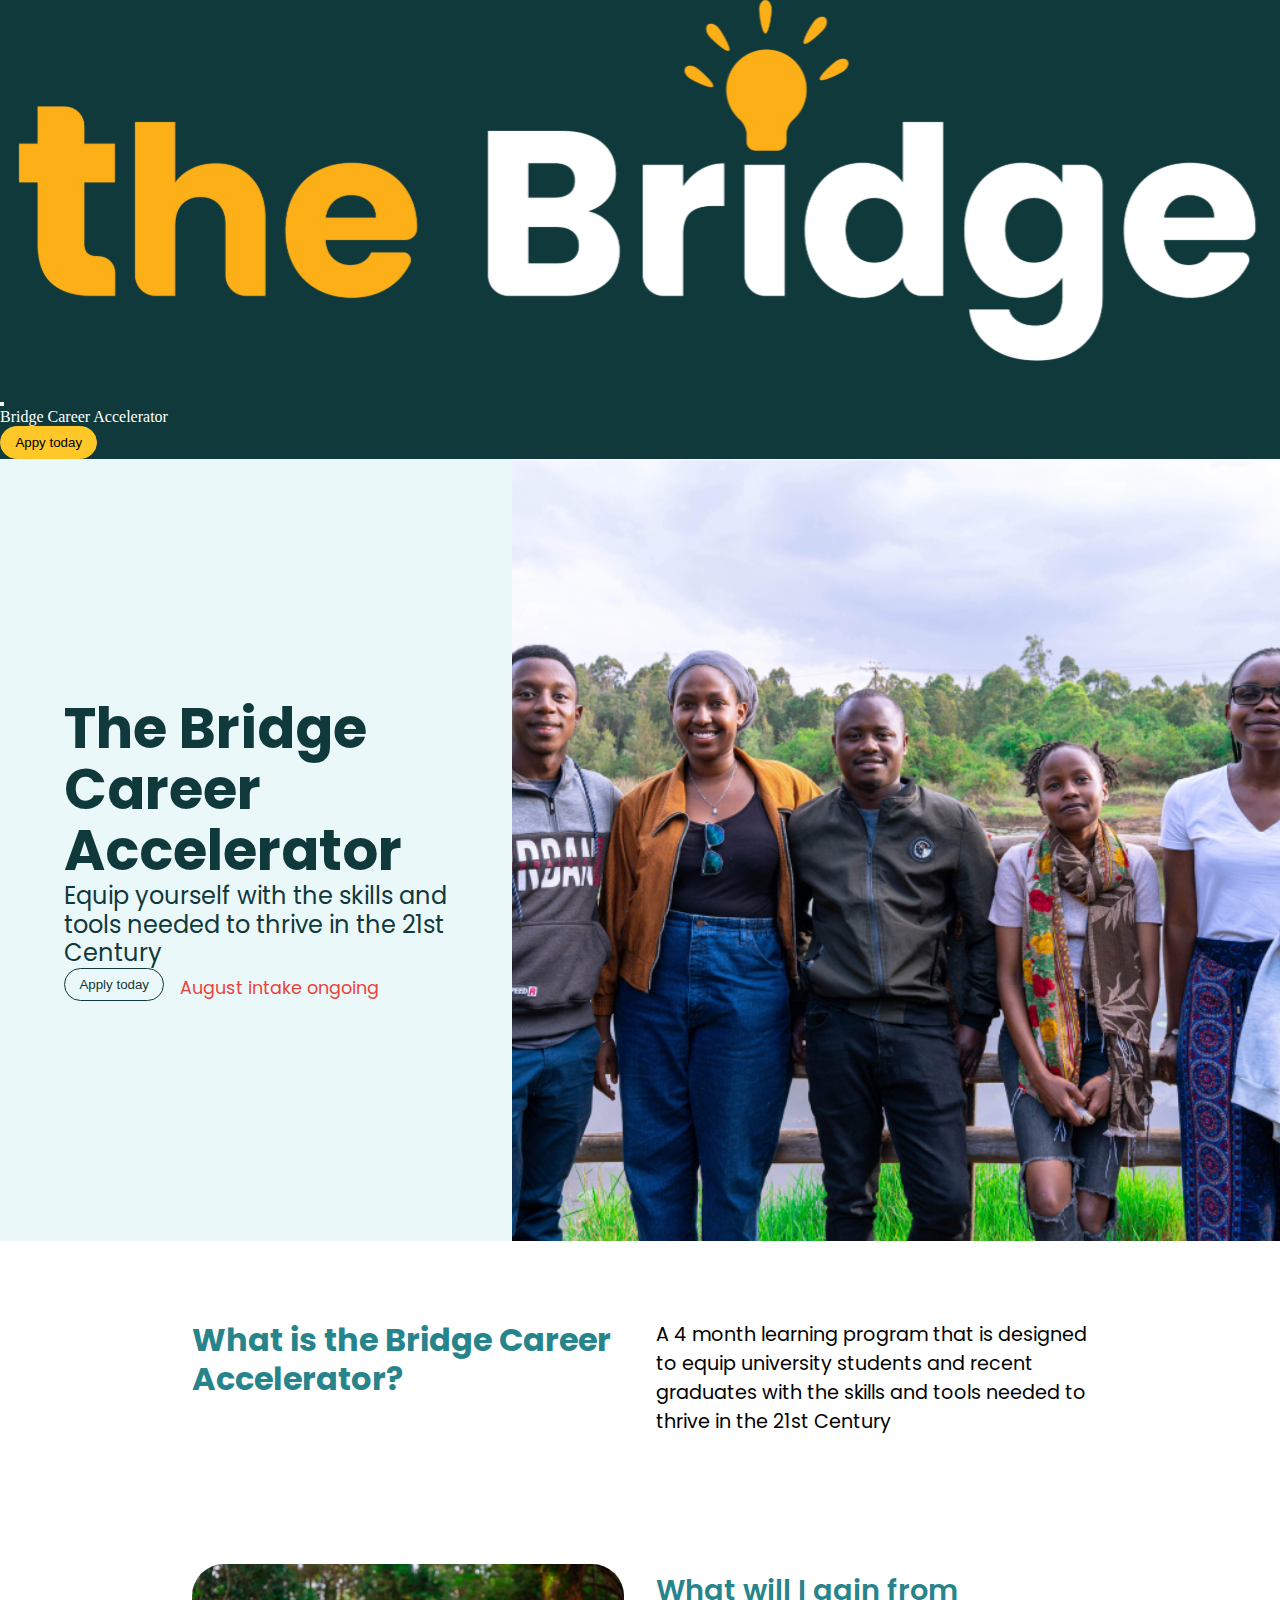
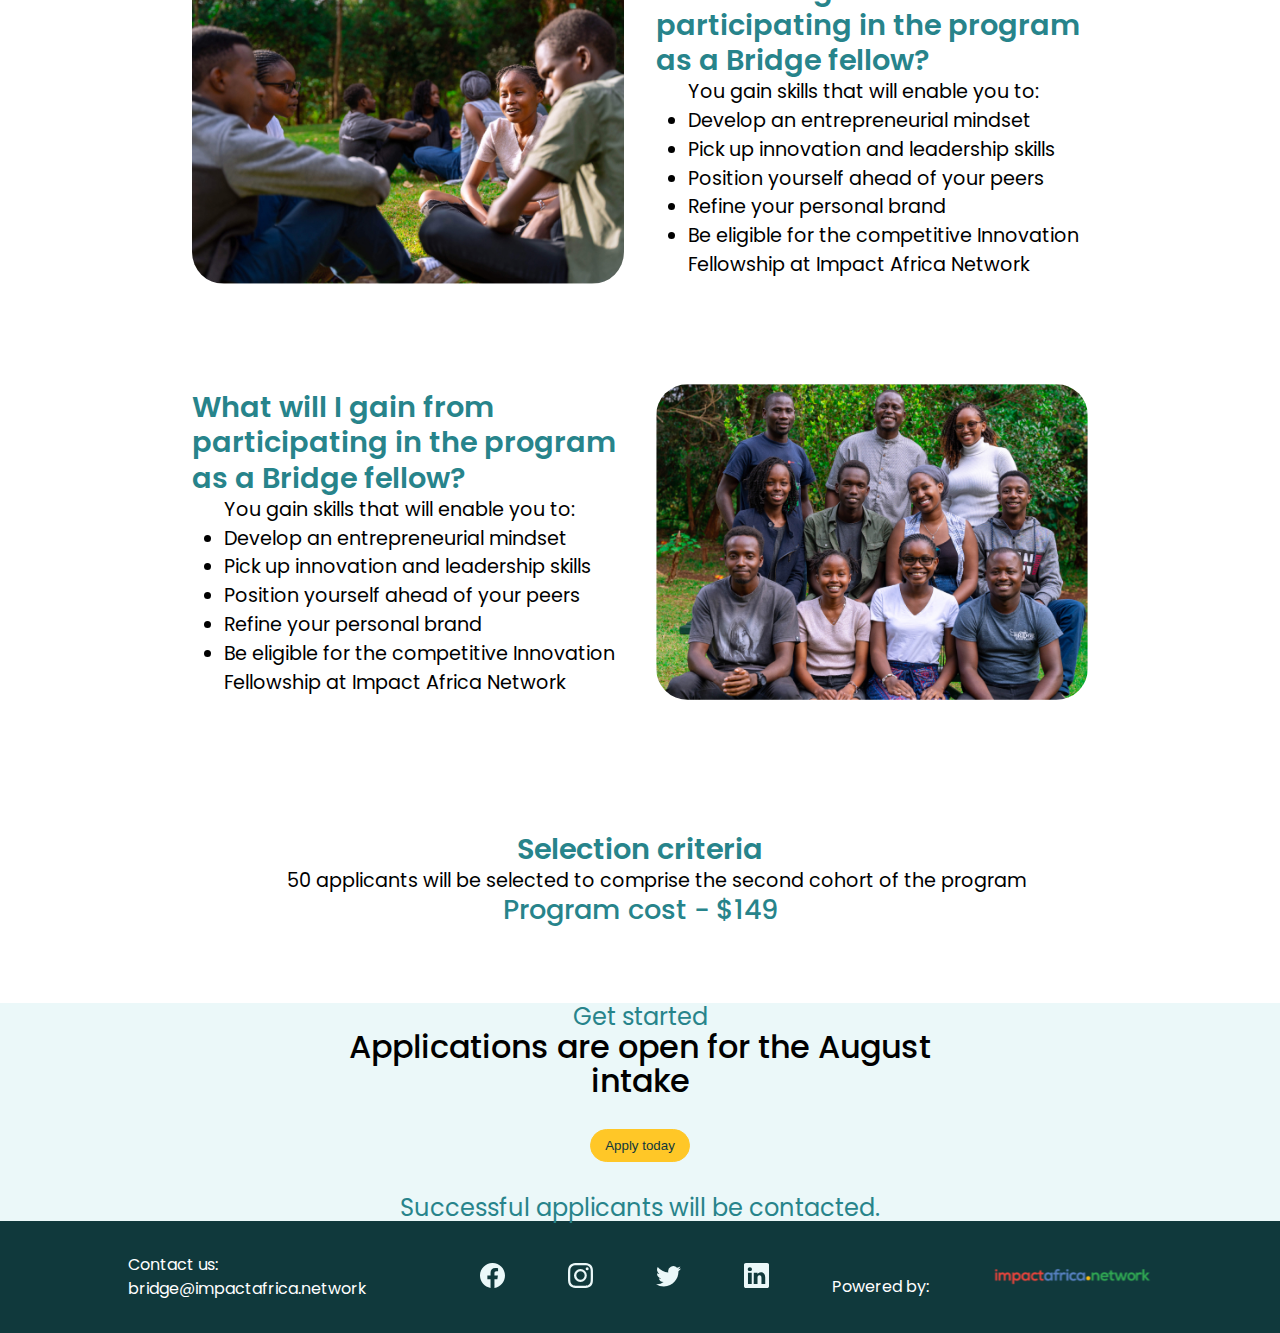
==== commit b265754a: "adds airtable test form" ====
--- a/index.html
+++ b/index.html
@@ -40,7 +40,9 @@
                         <a class="nav-link nav-a" href="">Bridge Career Accelerator</a>
                     </li>
                     <li class="nav-item">
-                        <a class="nav-link nav-a" href=""><button class="navBtn">Appy today</button></a>
+                        <a class="nav-link nav-a" href="https://airtable.com/shruXnDNHGcGcwQGM" target="_blank" rel="noopener noreferrer">
+                            <button class="navBtn">Appy today</button>
+                        </a>
                     </li>
                 </ul>
             </div>
@@ -54,7 +56,11 @@
                 <h1 class="herooH1">The Bridge Career Accelerator</h1>
                 <p class="herooP">Equip yourself with the skills and tools needed to thrive in the 21st Century</p>
                 <div class="herooDivv">
-                    <div><button class="herooBtn1">Apply today</button></div>
+                    <div>
+                        <a href="https://airtable.com/shruXnDNHGcGcwQGM" target="_blank" rel="noopener noreferrer">
+                            <button class="herooBtn1">Apply today</button>
+                        </a>
+                    </div>
                     <div><p class="herooP1">August intake ongoing</p></div>
                 </div>
            </div>
@@ -116,7 +122,9 @@
             <div class="intDivMessage">
                 <p class="intP1">Get started</p>
                 <p class="intP2">Applications are open for the August intake</p>
-                <button class="intBtn">Apply today</button>
+                <a href="https://airtable.com/shruXnDNHGcGcwQGM" target="_blank" rel="noopener noreferrer">
+                    <button class="intBtn">Apply today</button>
+                </a>
                 <p class="intP1">Successful applicants will be contacted.</p>
             </div>
         </div>
--- a/pageTwo.css
+++ b/pageTwo.css
@@ -98,7 +98,6 @@
     grid-template-columns: minmax(auto,70%);
     justify-content: center;
     background: var(--color4);
-    border: 1px solid red;
 }
 .bodyDiv1{
     display: grid;
